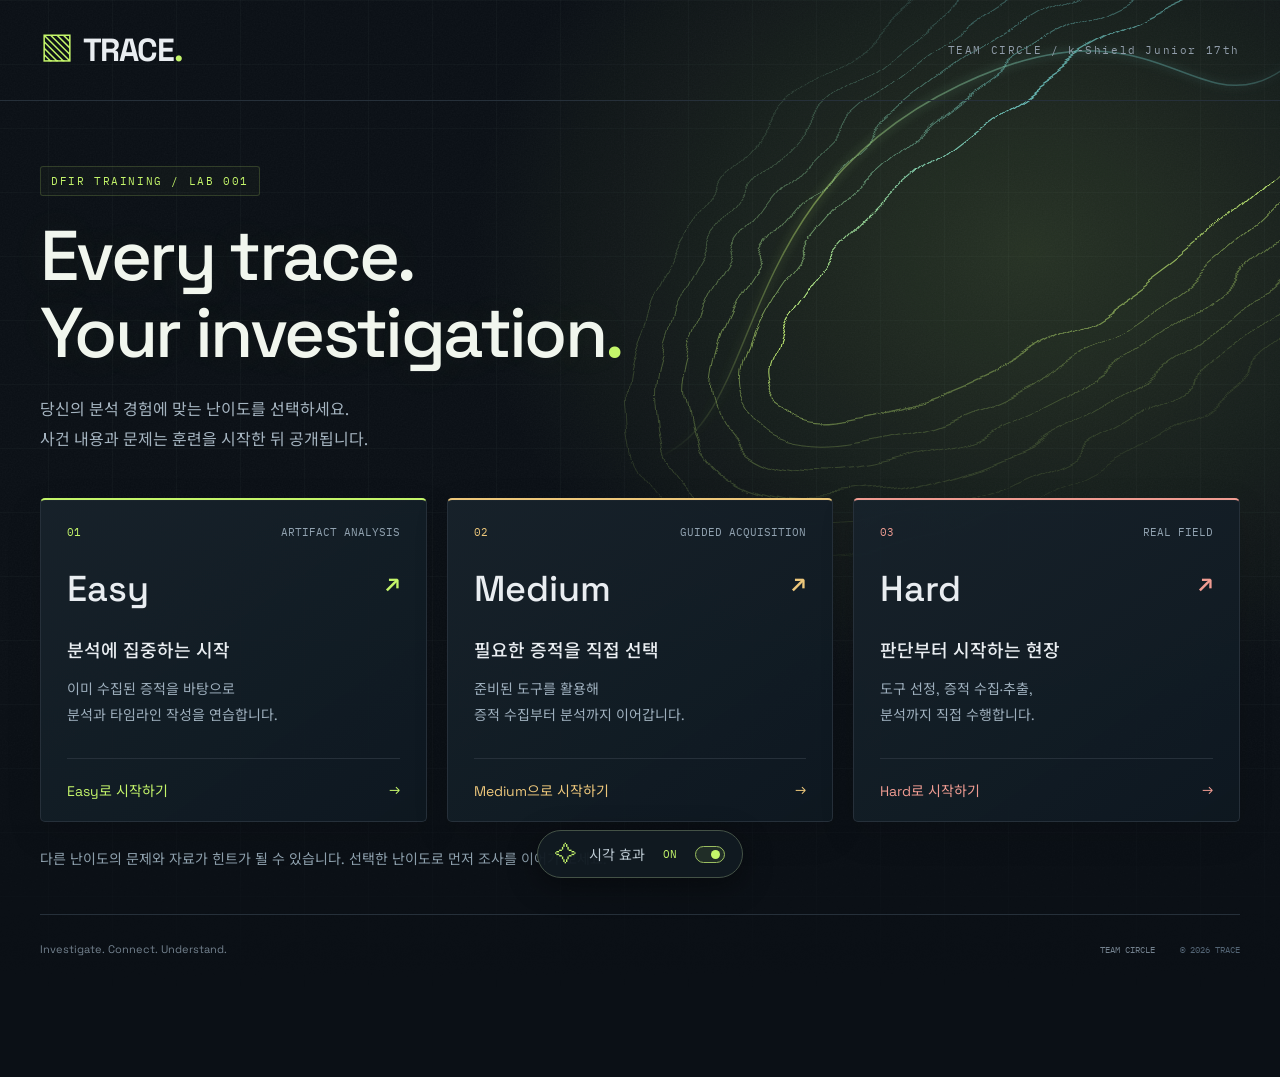
==== index.html @ de7ff804 "Web Page Added" ====
<!DOCTYPE html>
<html lang="ko">
<head>
<meta charset="UTF-8"><meta name="viewport" content="width=device-width, initial-scale=1.0">
<title>TRACE / 훈련 난이도 선택</title>
<meta name="description" content="Team Circle DFIR 훈련. 분석 경험에 맞는 난이도를 선택하세요.">
<link rel="stylesheet" href="styles.css">
<link rel="stylesheet" href="entry-effects.css">
</head>
<body class="entry-page">
<div class="trace-atmosphere" aria-hidden="true">
<svg class="trace-field" viewBox="0 0 1440 1000" preserveAspectRatio="xMidYMid slice" focusable="false">
<defs>
  <filter id="trace-grain" x="0" y="0" width="100%" height="100%"><feTurbulence type="fractalNoise" baseFrequency=".68" numOctaves="3" stitchTiles="stitch"/><feColorMatrix type="saturate" values="0"/></filter>
  <filter id="trace-distort" x="-25%" y="-25%" width="150%" height="150%" color-interpolation-filters="sRGB"><feTurbulence type="fractalNoise" baseFrequency=".008 .016" numOctaves="2" seed="12" result="noise"/><feDisplacementMap in="SourceGraphic" in2="noise" scale="38" xChannelSelector="R" yChannelSelector="G"/></filter>
  <filter id="trace-bloom" x="-50%" y="-50%" width="200%" height="200%"><feGaussianBlur stdDeviation="5" result="blur"/><feMerge><feMergeNode in="blur"/><feMergeNode in="SourceGraphic"/></feMerge></filter>
  <radialGradient id="trace-halo"><stop stop-color="#8aad58" stop-opacity=".22"/><stop offset="1" stop-color="#8aad58" stop-opacity="0"/></radialGradient>
  <linearGradient id="trace-spectrum" x1="0" y1="1" x2="1" y2="0"><stop stop-color="#bde870" stop-opacity="0"/><stop offset=".4" stop-color="#bde870"/><stop offset=".76" stop-color="#67b9b5"/><stop offset="1" stop-color="#67b9b5" stop-opacity="0"/></linearGradient>
  <pattern id="trace-grid" width="64" height="64" patternUnits="userSpaceOnUse"><path d="M64 0H0V64" fill="none" stroke="#9bb3be" stroke-opacity=".06"/></pattern>
</defs>
<rect width="1440" height="1000" fill="url(#trace-grid)"/>
<ellipse cx="1110" cy="250" rx="560" ry="460" fill="url(#trace-halo)"/>
<g class="trace-contours" filter="url(#trace-distort)" fill="none" stroke="url(#trace-spectrum)">
  <ellipse cx="1150" cy="195" rx="360" ry="115" transform="rotate(-35 1150 195)" stroke-width="1.2"/>
  <ellipse cx="1150" cy="195" rx="390" ry="142" transform="rotate(-35 1150 195)" stroke-opacity=".6"/>
  <ellipse cx="1150" cy="195" rx="420" ry="169" transform="rotate(-35 1150 195)" stroke-opacity=".5"/>
  <ellipse cx="1150" cy="195" rx="450" ry="196" transform="rotate(-35 1150 195)" stroke-opacity=".4"/>
  <ellipse cx="1150" cy="195" rx="480" ry="223" transform="rotate(-35 1150 195)" stroke-opacity=".3"/>
  <ellipse cx="1150" cy="195" rx="510" ry="250" transform="rotate(-35 1150 195)" stroke-opacity=".2"/>
</g>
<path d="M730 460C850 425 800 200 1040 85S1280 200 1430 0" fill="none" stroke="url(#trace-spectrum)" stroke-width="1.5" filter="url(#trace-bloom)" opacity=".5"/>
<rect width="1440" height="1000" filter="url(#trace-grain)" opacity=".035"/>
</svg>
</div>
<header class="entry-header"><a class="brand" href="index.html" aria-label="TRACE 홈"><span class="brandmark">▧</span> TRACE<span class="brand-dot">.</span></a><span class="eyebrow">TEAM CIRCLE / k-Shield Junior 17th</span></header>
<main class="entry-main">
<div class="entry-intro"><span class="eyebrow lime">DFIR TRAINING / LAB 001</span><h1>Every trace.<br>Your investigation<span>.</span></h1><p>당신의 분석 경험에 맞는 난이도를 선택하세요.<br>사건 내용과 문제는 훈련을 시작한 뒤 공개됩니다.</p></div>
<div class="entry-levels" aria-label="훈련 난이도 선택">
<a class="entry-card" href="lab.html?level=easy"><div class="entry-card-top"><span>01</span><span>ARTIFACT ANALYSIS</span></div><h2>Easy<span>↗</span></h2><h3>분석에 집중하는 시작</h3><p>이미 수집된 증적을 바탕으로<br>분석과 타임라인 작성을 연습합니다.</p><div class="entry-card-footer">Easy로 시작하기 <span>→</span></div></a>
<a class="entry-card" href="lab.html?level=medium"><div class="entry-card-top"><span>02</span><span>GUIDED ACQUISITION</span></div><h2>Medium<span>↗</span></h2><h3>필요한 증적을 직접 선택</h3><p>준비된 도구를 활용해<br>증적 수집부터 분석까지 이어갑니다.</p><div class="entry-card-footer">Medium으로 시작하기 <span>→</span></div></a>
<a class="entry-card" href="lab.html?level=hard"><div class="entry-card-top"><span>03</span><span>REAL FIELD</span></div><h2>Hard<span>↗</span></h2><h3>판단부터 시작하는 현장</h3><p>도구 선정, 증적 수집·추출,<br>분석까지 직접 수행합니다.</p><div class="entry-card-footer">Hard로 시작하기 <span>→</span></div></a>
</div>
<p class="entry-notice">다른 난이도의 문제와 자료가 힌트가 될 수 있습니다. 선택한 난이도로 먼저 조사를 이어가 보세요.</p>
<footer><span>Investigate. Connect. Understand.</span><span class="mono">TEAM CIRCLE <b>© 2026 TRACE</b></span></footer>
</main>
<div class="effects-control"><button type="button" id="effects-toggle" role="switch" aria-checked="false" aria-label="시각 효과" hidden><span class="effects-icon" aria-hidden="true">✧</span><span>시각 효과</span><span class="effects-state">OFF</span><span class="effects-track" aria-hidden="true"><span></span></span></button></div>
<script src="entry-effects.js"></script>
</body>
</html>
---- styles.css ----
@import url('https://fonts.googleapis.com/css2?family=IBM+Plex+Mono:wght@400;500;600&family=Noto+Sans+KR:wght@400;500;600;700;800&family=Space+Grotesk:wght@400;500;600;700&display=swap');
:root{color-scheme:dark;--bg:#0b1016;--panel:#111820;--border:#26303a;--text:#e9edf1;--muted:#909ca9;--lime:#c4f56a;--mono:'IBM Plex Mono',monospace;--sans:'Space Grotesk','Noto Sans KR',sans-serif}*{box-sizing:border-box}html{scroll-behavior:smooth;scroll-padding-top:30px}body{margin:0;background:var(--bg);color:var(--text);font-family:var(--sans);font-size:16px}button,a,input,textarea{-webkit-tap-highlight-color:transparent}button,textarea{font:inherit}button,a{touch-action:manipulation}a{color:inherit;text-decoration:none}button{color:inherit;cursor:pointer}button:focus-visible,a:focus-visible,textarea:focus-visible{outline:2px solid var(--lime);outline-offset:5px}.sidebar{position:fixed;inset:0 auto 0 0;width:232px;background:#0e151c;border-right:1px solid var(--border);padding:32px 21px;display:flex;flex-direction:column;z-index:3}.brand{font-weight:700;font-size:32px;letter-spacing:-1.5px;display:flex;align-items:center;gap:10px}.brandmark{font-size:34px;color:var(--lime);line-height:1}.brand-dot{color:var(--lime);margin-left:-9px}.workspace{font:11px var(--mono);letter-spacing:1px;color:#8995a1;display:flex;justify-content:space-between;margin:48px 7px 20px}.workspace span{color:var(--lime)}nav{display:grid;gap:8px}.nav-link{display:flex;align-items:center;gap:11px;font-size:14px;padding:13px 11px;color:#a8b1bc;border:1px solid transparent;border-radius:5px}.nav-link>span{font-size:20px;width:21px}.nav-link i{margin-left:auto;font:12px var(--mono);opacity:.6}.nav-link.active{background:#c4f56a10;color:var(--lime);border-color:#c4f56a25}.nav-link:hover{background:#ffffff08;color:#eff6e6}.side-case{margin:42px 9px 0;padding-top:25px;border-top:1px solid var(--border)}.eyebrow{font:11px var(--mono);letter-spacing:1.6px;color:var(--muted)}.side-case p{font-size:18px;font-weight:600;line-height:1.9;margin:17px 0}.mono{font-family:var(--mono)}.side-case .mono{font-size:11px;color:#7b8897}.case-line{height:3px;background:linear-gradient(90deg,var(--lime) 24%,#2b343c 24%);margin:21px 0 13px}.side-case small{font-size:11px;color:#8c98a3}.side-bottom{margin-top:auto;display:flex;gap:11px;align-items:center;font-size:12px;color:#c3ccd4}.side-bottom small{display:block;color:#7e8b98;font-size:11px;margin-top:5px}.shield{font-size:29px;color:#a1afbb}.app{margin-left:232px}.topbar{height:77px;border-bottom:1px solid var(--border);padding:0 45px;display:flex;align-items:center;justify-content:space-between;font-size:13px}.muted{color:var(--muted)}.slash{color:#50606e;margin:0 17px}.topbar strong{font-weight:500}.top-right{display:flex;align-items:center;gap:26px}.edition{font:10px var(--mono);letter-spacing:1.8px;color:#8f9eac}.avatar{border:1px solid #3b4853;background:#1a242d;border-radius:50%;height:33px;width:33px;display:grid;place-items:center;font:11px var(--mono)}main{max-width:1460px;margin:auto;padding:43px 45px 0}.title-meta{display:flex;justify-content:space-between;align-items:center}.lime{color:var(--lime)}.case-id{font-size:12px;color:#798b9a}.title-row{display:flex;align-items:center;justify-content:space-between;gap:24px;margin-top:17px}h1{font-size:clamp(38px,4.1vw,64px);line-height:1.12;font-weight:500;letter-spacing:-2.6px;margin:0}h1 span{color:var(--lime)}.subtitle{margin:17px 0 0;font-size:15px;color:#9eabb8;line-height:1.8}.primary{display:flex;align-items:center;justify-content:center;gap:34px;padding:15px 21px;border-radius:4px;background:var(--lime);color:#1a2710;font-size:14px;font-weight:700;white-space:nowrap;transition:background .2s}.primary:hover{background:#d4ff90}.primary span{font-size:23px;font-weight:400}.tags{display:flex;gap:8px;flex-wrap:wrap;margin:23px 0 30px}.tag{font-size:11px;border:1px solid #303945;border-radius:4px;padding:6px 10px;color:#a9b5bf;background:#141c24}.tag.difficulty{color:#e9c782;border-color:#665136;background:#201e19}.difficulty b{margin-right:6px}.panel{border:1px solid var(--border);background:var(--panel);border-radius:6px}.briefing-grid{display:grid;grid-template-columns:1fr 1.07fr;gap:20px}.briefing{padding:25px 27px;display:flex;flex-direction:column}.section-label{display:flex;justify-content:space-between;align-items:center;gap:12px;font:11px var(--mono);letter-spacing:1.4px;color:#8d9aa7}.small-square{width:6px;height:6px;background:var(--lime)}.briefing h2{font-size:24px;line-height:1.65;letter-spacing:-.7px;font-weight:600;margin:21px 0 14px}.briefing p{font-size:14px;color:#a1adba;line-height:1.95;margin:0 0 13px;word-break:keep-all}.briefing-footer{display:flex;gap:29px;margin-top:auto;padding-top:19px;border-top:1px solid var(--border);font-size:12px;color:#b4bec7}.briefing-footer b{font-weight:400;color:#73818f;margin:0 7px}.network{padding:25px 25px 0;overflow:hidden;background-color:#111820;background-image:radial-gradient(#35425070 .7px,transparent .7px);background-size:16px 16px}.network-label{font-size:9px;letter-spacing:.8px;padding:4px 7px;border:1px solid #374450;color:#a5b5c2;background:#151e26}.map{padding:24px 0 17px;max-width:520px;margin:auto}.network-row{display:flex;justify-content:space-between;gap:18px}.node{display:flex;align-items:center;gap:10px;padding:12px;background:#151e27;border:1px solid #34414e;border-radius:4px;flex:1;min-width:0;font-size:12px}.node-icon{color:#8ca1b4;font-size:24px;width:28px;text-align:center;flex-shrink:0}.node small,.victim small{display:block;font:10px var(--mono);margin-top:6px;color:#8597a8}.map-connect{height:36px;position:relative;display:flex;align-items:center;justify-content:center}.map-connect:before{content:'';position:absolute;top:0;bottom:0;width:1px;background:#51643c}.map-connect span{position:relative;left:83px;font:8px var(--mono);letter-spacing:.7px;background:#111820;color:#718393;padding:3px}.victim{border:1px solid #879f51;background:#1c271c;box-shadow:0 0 24px #b2dc4c07;border-radius:4px;display:flex;align-items:center;gap:11px;padding:14px 15px;font-size:13px}.victim .node-icon{color:var(--lime)}.scope{margin-left:auto;font:8px var(--mono);color:var(--lime);letter-spacing:1px}.map-footer{border-top:1px solid var(--border);background:#111820;display:flex;align-items:center;gap:9px;padding:14px 0;color:#8191a0;font-size:10px}.map-footer>span:nth-child(2){margin-left:9px}.map-footer .mono{margin-left:auto}.dot{width:5px;height:5px;border-radius:50%;background:var(--lime)}.section-heading{display:flex;align-items:end;justify-content:space-between;gap:20px;margin:38px 0 20px}.section-heading h2{font-size:23px;font-weight:600;letter-spacing:-.7px;margin:8px 0 0}.section-note{font-size:12px;color:#788997}.mission-grid{display:grid;grid-template-columns:repeat(3,minmax(0,1fr));gap:14px}.mission{text-align:left;border:1px solid var(--border);border-radius:5px;background:#111820;padding:21px 22px 0;transition:border-color .2s,transform .2s,background .2s;min-width:0}.mission:hover{border-color:#88a553;background:#151f24;transform:translateY(-3px)}.mission-top{display:flex;align-items:center;gap:12px}.step{font:16px var(--mono);color:#b0becc}.pill{font:8px var(--mono);letter-spacing:.6px;color:#a1b2bf;background:#1b2630;border-radius:3px;padding:5px 7px}.arrow{font-size:18px;color:#7d8e9f;margin-left:auto}.mission:hover .arrow,.mission:hover .step{color:var(--lime)}.mission h3{font-size:18px;font-weight:600;letter-spacing:-.4px;margin:23px 0 10px}.mission p{color:#929fae;font-size:13px;line-height:1.9;margin:0 0 22px;word-break:keep-all}.mission-footer{border-top:1px solid var(--border);padding:15px 0;display:flex;justify-content:space-between;gap:8px;font:10px var(--mono);color:#81919f}.mission-footer>span:last-child{color:#c5d1db}.mission-footer small{font-size:8px;color:#718191}.evidence-layout{display:grid;grid-template-columns:1.7fr 1fr;gap:21px}.file-list{padding:0 23px}.file-row{display:flex;align-items:center;gap:15px;padding:20px 0;border-bottom:1px solid var(--border)}.file-row:last-child{border:0}.file-icon{border:1px solid #34414b;background:#1a242e;color:#a8bbcd;border-radius:4px;width:39px;height:44px;display:grid;place-items:center;font:10px var(--mono);flex-shrink:0}.file-row h3{font-size:14px;font-weight:500;margin:0 0 5px}.file-row p{font-size:11px;color:#8494a3;margin:0;line-height:1.6}.file-type{font:9px var(--mono);color:#6f8294;margin-left:auto}.download{border:1px solid #32404c;border-radius:4px;background:#18222c;color:#8898a8;padding:8px 10px;display:flex;gap:9px;align-items:center;white-space:nowrap}.download:disabled{cursor:default;opacity:.75}.download span{font-size:10px}.analyst-note{border:1px solid #3b4730;border-radius:5px;padding:25px 26px;background:linear-gradient(135deg,#1b241b,#11191c)}.analyst-note h3{font-size:20px;line-height:1.8;font-weight:500;letter-spacing:-.5px;margin:17px 0 13px}.analyst-note p{font-size:13px;color:#a0afa4;line-height:1.95;margin:0 0 19px;word-break:keep-all}.analyst-note>div{font:10px var(--mono);color:#91a66f;margin-top:12px}.analyst-note>div span{font:12px var(--sans);margin-left:13px;color:#b8c3b8}footer{display:flex;gap:17px;align-items:center;border-top:1px solid var(--border);padding:27px 0;margin-top:42px;color:#73818e;font-size:11px}.footer-brand{font-size:19px;font-weight:700;color:#b7c4ce;letter-spacing:-1px}.footer-brand span{color:var(--lime)}footer>.mono{margin-left:auto;font-size:9px}footer b{font-weight:400;margin-left:20px;color:#536474}dialog{width:min(590px,calc(100% - 32px));padding:30px;border:1px solid #45523b;border-radius:9px;background:#121b23;color:var(--text);box-shadow:0 30px 100px #000a}dialog::backdrop{background:#05090dc9;backdrop-filter:blur(7px)}.dialog-head{display:flex;align-items:center;justify-content:space-between}.close{border:0;background:transparent;font-size:30px;color:#a0adba}.dialog-head+h2{font-size:28px;margin:20px 0 15px}dialog>p{color:#a6b3c0;line-height:1.9;font-size:15px}.dialog-evidence{border:1px solid var(--border);background:#0d151d;padding:18px;margin:23px 0}.dialog-evidence p{font-size:14px;color:#beccd7;line-height:1.7;margin:10px 0 0}dialog label{display:block;font-size:14px;margin-bottom:12px}dialog label span{display:block;font-size:11px;color:#8393a2;margin-top:7px}textarea{width:100%;min-height:140px;resize:vertical;background:#0d151d;border:1px solid #3d4b58;border-radius:4px;padding:14px;color:var(--text);font-size:14px;line-height:1.8}.dialog-bottom{display:flex;align-items:center;justify-content:space-between;gap:15px;margin-top:20px}.dialog-bottom>span{font-size:11px;color:#8b9baa}.secondary{background:#26332a;border:1px solid #617646;padding:9px 22px;border-radius:4px;color:var(--lime);font-size:13px}
@media(min-width:1600px){main{padding-top:50px}.briefing h2{font-size:27px}.briefing p{font-size:16px}.mission p{font-size:14px}.map{padding-top:30px;padding-bottom:25px}.map-connect{height:43px}.node{padding:15px;font-size:14px}.node small,.victim small{font-size:11px}.victim{font-size:15px}}
@media(max-width:1200px){.sidebar{width:200px;padding-inline:15px}.app{margin-left:200px}main{padding:30px 28px 0}.topbar{padding-inline:28px}.briefing-grid{grid-template-columns:1fr 1fr}.briefing,.network{padding-inline:20px}.scope{display:none}.node{padding:10px 8px;gap:6px;font-size:11px}.node-icon{width:22px}.mission{padding:18px 16px 0}.pill{font-size:7px;padding:5px}.mission-top{gap:8px}.evidence-layout{grid-template-columns:1.6fr 1fr}.file-type{display:none}.download{margin-left:auto}.briefing-footer{gap:12px;font-size:10px}}
@media(max-width:980px){.sidebar{width:76px;padding:25px 12px}.brand{font-size:0;justify-content:center;gap:0}.brand-dot,.workspace,.nav-link i,.side-case,.side-bottom{display:none}.brandmark{font-size:34px}.sidebar nav{margin-top:35px}.nav-link{font-size:0;justify-content:center;padding:12px}.nav-link>span{font-size:24px}.app{margin-left:76px}.edition{display:none}.title-row{align-items:start}h1{font-size:43px}.primary{gap:15px;padding:12px 15px}.briefing-grid{grid-template-columns:1fr}.briefing p{font-size:15px}.briefing h2 br{display:none}.briefing-footer{margin-top:10px;font-size:12px}.network .map{max-width:600px}.node{font-size:13px;padding:12px}.scope{display:block}.network{padding-top:22px}.mission-grid{grid-template-columns:repeat(2,minmax(0,1fr))}.pill{font-size:8px}.section-note{display:none}.evidence-layout{grid-template-columns:1fr}.analyst-note{display:none}.file-type{display:block}.download{margin-left:0}footer>.mono b{display:none}}
@media(max-width:600px){.sidebar{position:relative;width:100%;height:auto;flex-direction:row;align-items:center;padding:17px 20px;border-right:0;border-bottom:1px solid var(--border)}.brand{font-size:24px;gap:7px}.brandmark{font-size:27px}.brand-dot{display:inline;margin-left:-7px}.sidebar nav{margin:0 0 0 auto;display:flex;gap:4px}.nav-link{padding:6px}.nav-link>span{font-size:22px}.nav-link:last-child{display:none}.app{margin:0}.topbar{height:58px;padding:0 20px;font-size:11px}.top-right{gap:0}.avatar{width:28px;height:28px;font-size:10px}.slash{margin:0 10px}main{padding:29px 20px 0}.eyebrow{font-size:9px;letter-spacing:1px}.case-id{font-size:10px}.title-row{display:block;margin-top:21px}h1{font-size:43px;letter-spacing:-2px}.subtitle{font-size:13px;margin-top:13px}.primary{margin-top:23px;width:100%;font-size:14px;justify-content:space-between;padding:12px 17px}.tags{margin:20px 0;gap:6px}.tag{font-size:9px;padding:5px 7px}.briefing{padding:20px}.briefing h2{font-size:22px}.briefing p{font-size:14px}.briefing-footer{gap:13px;font-size:10px}.briefing-footer b{margin:0 4px}.section-label{font-size:9px;letter-spacing:.8px}.network{padding:20px 14px 0}.network-label{font-size:8px}.node{font-size:10px;padding:10px 7px;gap:5px}.node small{font-size:8px}.network-row{gap:10px}.scope{display:none}.victim{font-size:12px;padding:13px 10px}.victim small{font-size:9px}.section-heading{margin-top:31px}.section-heading h2{font-size:21px}.mission-grid{grid-template-columns:1fr}.mission{padding:20px 21px 0}.mission h3{margin-top:20px;font-size:19px}.mission p{font-size:14px}.mission p br{display:none}.pill{font-size:9px}.step{font-size:16px}.mission-footer{font-size:10px}.file-list{padding:0 15px}.file-row{gap:10px}.file-row h3{font-size:12px}.file-row p{font-size:10px}.file-icon{width:31px;height:37px;font-size:9px}.file-type{display:none}.download{margin-left:auto;padding:8px;font-size:15px}.download span{display:none}footer{flex-wrap:wrap;gap:10px;margin-top:30px}footer>.mono{flex-basis:100%;margin:0;font-size:8px}dialog{padding:22px}}
@media(prefers-reduced-motion:reduce){html{scroll-behavior:auto}*{transition:none!important}}
/* Difficulty paths */
[hidden]{display:none!important}
.level-selector{display:grid;grid-template-columns:repeat(3,minmax(0,1fr));gap:12px;margin-top:8px}
.level-option{position:relative;text-align:left;padding:20px 22px;border:1px solid var(--border);border-radius:6px;background:#111820;transition:background .2s,border-color .2s}
.level-option:hover{border-color:#687b87;background:#18212a}
.level-option.selected{border-color:var(--lime);background:linear-gradient(120deg,#253022,#141e22)}
.level-top{display:flex;justify-content:space-between;align-items:center;margin-bottom:14px}
.level-top b{font-size:21px;font-weight:600}.level-top>span{font:12px var(--mono);color:#748796}
.level-option.selected .level-top{color:var(--lime)}
.level-option.selected .level-top>span{color:var(--lime)}
.level-option strong{display:block;font-size:14px;font-weight:500;color:#cad5de}
.level-option p{font-size:13px;line-height:1.7;color:#91a1ae;margin:8px 0 0;word-break:keep-all}
.level-summary{display:flex;gap:22px;align-items:center;border-left:2px solid var(--lime);padding:11px 17px;margin:19px 0 27px;background:#c4f56a05}
.level-summary .eyebrow{white-space:nowrap;font-size:10px}
.level-summary p{font-size:14px;color:#b8c7d0;line-height:1.8;margin:0;word-break:keep-all}
body[data-level="medium"]{--lime:#edc77b}
body[data-level="hard"]{--lime:#f09c92}
body[data-level="medium"] .level-option.selected{background:linear-gradient(120deg,#302a20,#171d24)}
body[data-level="hard"] .level-option.selected{background:linear-gradient(120deg,#322225,#171d24)}
body[data-level="hard"] .briefing-grid{grid-template-columns:1fr}
body[data-level="hard"] .briefing>p:first-of-type{font-size:19px;color:#e0c5c0;border-left:2px solid var(--lime);padding-left:18px;margin:8px 0 20px}
body[data-level="hard"] .briefing-footer{padding-top:18px;margin-top:10px}
.mission{display:flex;flex-direction:column}.mission-top,.mission-footer{width:100%}.mission-footer{margin-top:auto}
.file-copy{min-width:0}.file-copy h3{overflow-wrap:anywhere}.file-type{white-space:nowrap}
.analyst-note{align-self:start}.briefing-footer{line-height:1.8}
@media(max-width:1200px){.level-option{padding:18px 16px}.level-summary{align-items:flex-start;flex-direction:column;gap:8px}.level-option p{font-size:12px}}
@media(max-width:980px){.analyst-note{display:block}.level-option strong{font-size:13px}}
@media(max-width:600px){.level-selector{grid-template-columns:1fr;gap:9px}.level-option{padding:16px 18px;display:grid;grid-template-columns:94px 1fr;column-gap:14px;align-items:center}.level-top{grid-row:span 2;margin:0;display:block}.level-top b{font-size:20px}.level-top>span{display:none}.level-option strong{font-size:14px}.level-option p{font-size:12px;margin:4px 0 0}.level-summary{margin-bottom:22px}.level-summary p{font-size:14px}body[data-level="hard"] .briefing>p:first-of-type{font-size:16px}.file-row p{font-size:12px}.file-row h3{font-size:13px}.mission p{font-size:14px}}
#answer-feedback{min-height:24px;font-size:14px;line-height:1.8;color:#a6b3c0;margin:12px 0}
#answer-feedback[data-status="correct"]{color:#c4f56a}
#answer-feedback[data-status="incorrect"],#answer-feedback[data-status="empty"]{color:#f3a29a}
#answer-feedback[data-status="unconfigured"]{color:#e5c989}
#submit-answer{white-space:nowrap;font-size:14px}
#submit-answer:disabled{opacity:.45;cursor:not-allowed}
a.download{color:var(--lime);border-color:#62724c}
a.download:hover{background:#2a3828}
/* Spoiler-free entry and deliberate disclosures */
.lab-loading{visibility:hidden}
.scope-hint{margin-top:18px}.scope-hint summary{list-style:none;cursor:pointer;display:flex;flex-direction:column;align-items:center;justify-content:center;gap:15px;text-align:center;min-height:285px;padding:25px 14px;background:#101920;border:1px dashed #45525c;border-radius:5px;margin-bottom:20px}
.scope-hint summary::-webkit-details-marker{display:none}
.scope-hint summary:focus-visible{outline:2px solid var(--lime);outline-offset:4px}
.hint-symbol{display:grid;place-items:center;width:44px;height:44px;border:1px solid #657945;border-radius:50%;color:var(--lime);font:24px var(--mono)}
.scope-hint summary strong{font-size:18px;font-weight:500}.scope-hint summary>span:not(.hint-symbol){font-size:14px;color:#9aabba}.scope-hint summary .hint-action{color:var(--lime)!important;margin-top:8px}
.scope-hint[open] summary{min-height:0;flex-direction:row;flex-wrap:wrap;padding:12px;margin-bottom:0;gap:10px}.scope-hint[open] summary strong{font-size:14px}.scope-hint[open] summary .hint-symbol,.scope-hint[open] summary .hint-action{display:none}.scope-hint[open] summary>span{font-size:12px!important}.scope-hint[open] summary strong::after{content:' · 다시 눌러 닫기';color:#94a4b1}
body[data-level="hard"] .briefing-grid{grid-template-columns:1fr}
.confirm-actions{display:flex;justify-content:flex-end;gap:12px;margin-top:26px;flex-wrap:wrap}.confirm-actions .primary{border:0;margin:0;width:auto;font-size:14px}.confirm-actions .secondary{font-size:14px}
.entry-header{max-width:1320px;margin:auto;padding:30px 40px;display:flex;align-items:center;justify-content:space-between;gap:20px;border-bottom:1px solid var(--border)}
.entry-main{max-width:1320px;padding:65px 40px 0;margin:auto}.entry-intro h1{font-size:clamp(40px,5.5vw,78px);margin:22px 0;line-height:1.1}.entry-intro>p{color:#a5b4c0;line-height:1.9;font-size:16px}.entry-levels{display:grid;grid-template-columns:repeat(3,minmax(0,1fr));gap:20px;margin-top:42px}.entry-card{--accent:#c4f56a;border:1px solid var(--border);border-top:2px solid var(--accent);border-radius:5px;padding:25px 26px 0;background:#111a22;transition:transform .2s,border-color .2s}.entry-card:nth-child(2){--accent:#edc77b}.entry-card:nth-child(3){--accent:#f09c92}.entry-card:hover{transform:translateY(-5px);border-color:var(--accent)}.entry-card-top{display:flex;justify-content:space-between;gap:12px;font:11px var(--mono);color:#91a2b0}.entry-card-top>span:first-child{color:var(--accent)}.entry-card h2{font-size:36px;font-weight:500;margin:27px 0 24px;display:flex;justify-content:space-between}.entry-card h2 span{font-size:25px;color:var(--accent)}.entry-card h3{font-size:18px;font-weight:500;margin:0 0 13px}.entry-card p{font-size:14px;line-height:1.9;color:#9eafbd;margin-bottom:29px;word-break:keep-all}.entry-card-footer{display:flex;justify-content:space-between;padding:21px 0;border-top:1px solid var(--border);font-size:14px;color:var(--accent)}.entry-notice{font-size:14px;color:#8ea0ad;line-height:1.9;margin:24px 0 0}
@media(max-width:980px){body[data-level="hard"] .briefing-grid{grid-template-columns:1fr}.entry-header,.entry-main{padding-inline:28px}.entry-levels{gap:12px}.entry-card{padding:20px 18px 0}.entry-card-top{font-size:9px}.entry-card h2{font-size:30px}.entry-card h3{font-size:16px}}
@media(max-width:650px){.entry-header{padding:22px 20px;align-items:flex-start}.entry-header .eyebrow{font-size:9px;line-height:1.8;max-width:145px;text-align:right}.entry-main{padding:40px 20px 0}.entry-intro h1{font-size:43px}.entry-intro>p{font-size:14px}.entry-levels{grid-template-columns:1fr;margin-top:30px;gap:18px}.entry-card{padding:22px 23px 0}.entry-card-top{font-size:11px}.entry-card h2{margin:20px 0}.entry-card p br{display:none}.scope-hint summary{min-height:240px}.confirm-actions{flex-direction:column-reverse}.confirm-actions button{width:100%!important;justify-content:center}}
---- entry-effects.css ----
/* Decorative SVG filters are restricted to the entry page, never the text. */
.entry-page{position:relative;isolation:isolate;min-height:100vh}
.trace-atmosphere{display:none;position:absolute;inset:0 0 auto;height:1000px;max-height:100%;overflow:hidden;pointer-events:none;z-index:-1;mask-image:linear-gradient(#000 65%,transparent)}
.effects-enabled .trace-atmosphere{display:block}
.trace-field{width:100%;height:100%;display:block}
.effects-enabled .trace-contours{transform-origin:1150px 195px;animation:trace-drift 24s ease-in-out infinite alternate}
@keyframes trace-drift{from{transform:translate(0,0) rotate(-2deg)}to{transform:translate(-15px,22px) rotate(3deg)}}
.entry-page .entry-main{padding-bottom:94px}
.effects-enabled .entry-intro h1{color:#f1f6ee;text-shadow:0 0 42px #b5da6215}
.effects-enabled .entry-intro .eyebrow{border:1px solid #b9e36b30;background:#b9e36b08;border-radius:3px;padding:7px 10px;display:inline-block}
.effects-enabled .entry-card{background:linear-gradient(145deg,#17222bf2,#0e1820fa);box-shadow:0 12px 35px #0002,inset 0 1px #ffffff06}
.effects-enabled .entry-card:hover{box-shadow:0 18px 42px #0005,0 0 24px color-mix(in srgb,var(--accent) 9%,transparent)}
.effects-control{position:fixed;bottom:calc(22px + env(safe-area-inset-bottom));left:50%;transform:translateX(-50%);z-index:10}
#effects-toggle{display:flex;align-items:center;gap:12px;padding:12px 17px;border:1px solid #445246;border-radius:99px;background:#111b22f5;box-shadow:0 8px 30px #0006;color:#becbd4;font-size:14px;white-space:nowrap;min-height:46px}
#effects-toggle:hover{border-color:#91aa69}
.effects-icon{font-size:22px;line-height:1;color:#8e9caa}
.effects-state{font:11px var(--mono);width:26px;color:#8292a1}
.effects-track{width:30px;height:17px;border:1px solid #5a6872;border-radius:20px;display:flex;align-items:center;padding:2px}
.effects-track>span{height:9px;width:9px;background:#8e9caa;border-radius:50%;transition:transform .2s}
#effects-toggle[aria-checked="true"] .effects-state,#effects-toggle[aria-checked="true"] .effects-icon{color:var(--lime)}
#effects-toggle[aria-checked="true"] .effects-track{border-color:#9abd60;background:#c4f56a18}
#effects-toggle[aria-checked="true"] .effects-track>span{background:var(--lime);transform:translateX(13px)}
@media(max-width:650px){.trace-atmosphere{height:720px;opacity:.6}.entry-page .entry-main{padding-bottom:96px}.effects-control{bottom:calc(15px + env(safe-area-inset-bottom))}}
@media(prefers-reduced-motion:reduce){.effects-enabled .trace-contours{animation:none}.effects-track>span{transition:none}}
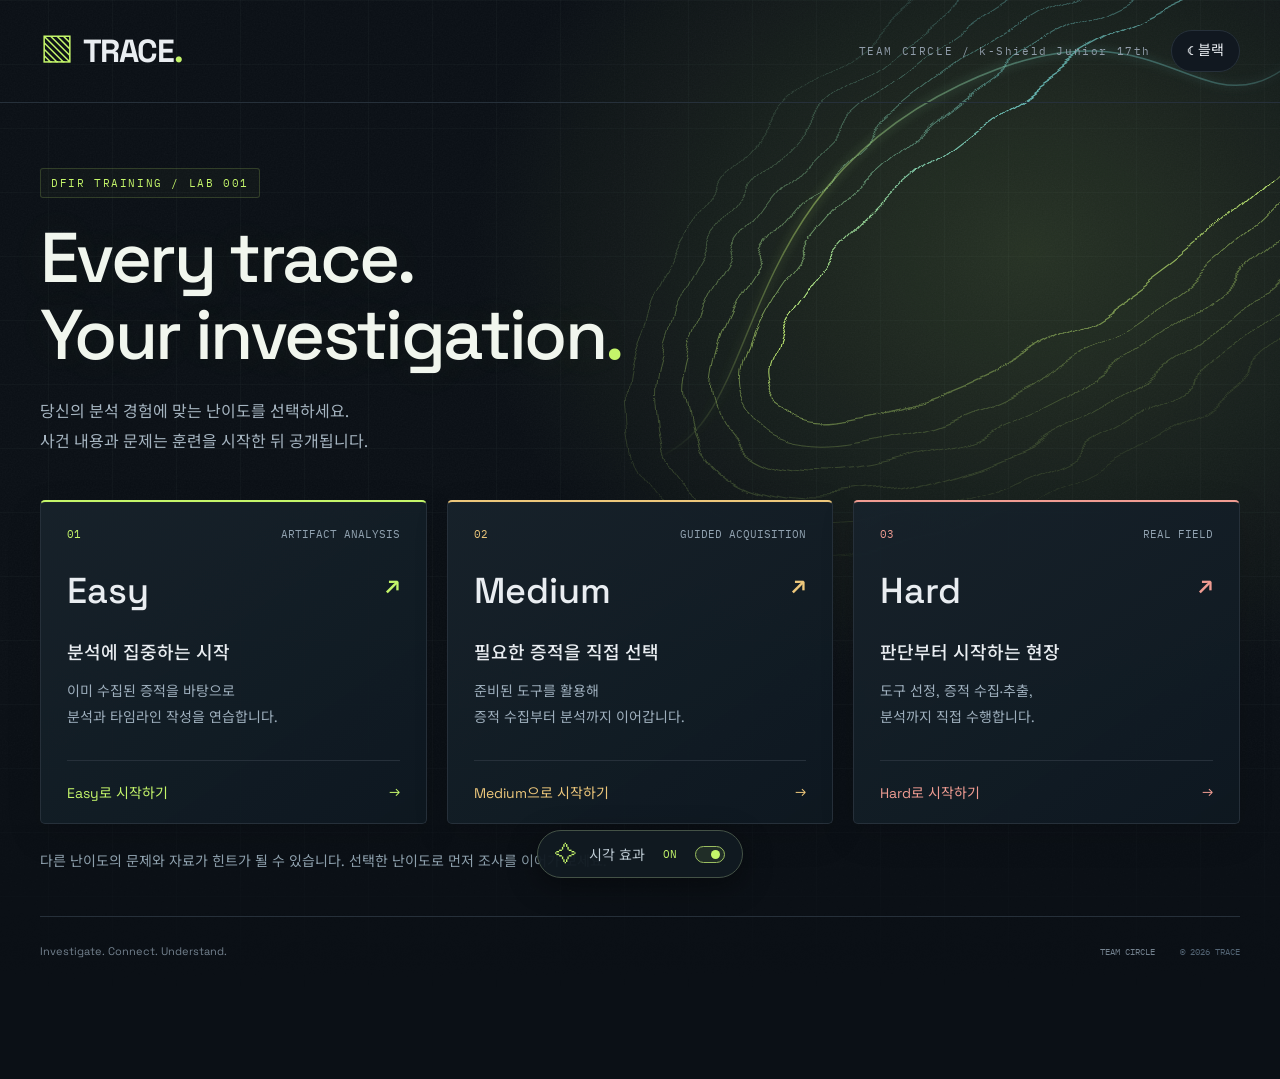
==== commit ea9ab498: "white mod update" ====
--- a/index.html
+++ b/index.html
@@ -6,6 +6,8 @@
 <meta name="description" content="Team Circle DFIR 훈련. 분석 경험에 맞는 난이도를 선택하세요.">
 <link rel="stylesheet" href="styles.css">
 <link rel="stylesheet" href="entry-effects.css">
+<link rel="stylesheet" href="theme.css">
+<script src="theme.js"></script>
 </head>
 <body class="entry-page">
 <div class="trace-atmosphere" aria-hidden="true">
--- a/theme.css
+++ b/theme.css
@@ -0,0 +1,60 @@
+.theme-toggle{border:1px solid var(--border);border-radius:30px;background:var(--panel);color:var(--text);padding:10px 15px;min-height:42px;font-size:14px;white-space:nowrap;flex-shrink:0;line-height:1.4}
+.theme-toggle:hover{border-color:var(--lime)}
+.entry-header>.eyebrow{margin-left:auto}
+html[data-theme="light"]{color-scheme:light;--bg:#f4f7fa;--panel:#fff;--border:#cbd5de;--text:#192a38;--muted:#536575;--lime:#416d1b}
+html[data-theme="light"] body{--lime:#416d1b}
+html[data-theme="light"] body[data-level="medium"]{--lime:#855707}
+html[data-theme="light"] body[data-level="hard"]{--lime:#a33c33}
+html[data-theme="light"] :is(.sidebar,.topbar){background:#fff}
+html[data-theme="light"] :is(.mission,.node,.file-icon,.avatar,.pill,.tag,.network-label,.download,.scope-hint summary,.dialog-evidence,textarea){background:#f0f4f7;color:var(--text);border-color:var(--border)}
+html[data-theme="light"] :is(.briefing,.file-list,.level-option,dialog){background:#fff;border-color:var(--border)}
+html[data-theme="light"] .network{background-color:#f8fafc;background-image:radial-gradient(#8093a34d .7px,transparent .7px)}
+html[data-theme="light"] :is(.map-connect span,.map-footer){background:#f8fafc;color:#526878}
+html[data-theme="light"] .map-connect:before{background:#748561}
+html[data-theme="light"] .victim{background:#e9f2df;border-color:#8da573;color:#2d461f;box-shadow:none}
+html[data-theme="light"] .node-icon{color:#48687c}
+html[data-theme="light"] :is(.subtitle,.briefing p,.briefing-footer,.node small,.victim small,.section-note,.mission p,.mission-footer,.mission-footer small,.file-row p,.file-type,.side-case small,.side-case .mono,.side-bottom small,.workspace,.step,.arrow,.nav-link,.section-label,.level-option p,.level-option strong,.case-id,.entry-intro>p,.entry-card p,.entry-notice,.entry-card-top,footer,.footer-brand,footer b,.analyst-note p,.analyst-note>div span,dialog>p,.dialog-evidence p,dialog label span,.dialog-bottom>span,.close,#answer-feedback){color:#526575}
+html[data-theme="light"] :is(.side-bottom,.mission-footer>span:last-child){color:#314c60}
+html[data-theme="light"] .nav-link.active{color:var(--lime);background:#edf4e7;border-color:#b7cba4}
+html[data-theme="light"] .nav-link:hover{background:#edf2f6;color:#1f3545}
+html[data-theme="light"] .mission:hover{background:#fff;border-color:var(--lime)}
+html[data-theme="light"] .tag.difficulty{background:#edf3e7;border-color:#b8cbaa;color:#3b6024}
+html[data-theme="light"] body[data-level="medium"] .tag.difficulty{background:#faf0da;border-color:#dfc692;color:#855707}
+html[data-theme="light"] body[data-level="hard"] .tag.difficulty{background:#fbece9;border-color:#dcb4ad;color:#a33c33}
+html[data-theme="light"] .level-option.selected{background:linear-gradient(120deg,#eaf4df,#fff);border-color:var(--lime)}
+html[data-theme="light"] body[data-level="medium"] .level-option.selected{background:linear-gradient(120deg,#fbefd8,#fff)}
+html[data-theme="light"] body[data-level="hard"] .level-option.selected{background:linear-gradient(120deg,#fae9e4,#fff)}
+html[data-theme="light"] .level-option:hover{border-color:var(--lime)}
+html[data-theme="light"] .level-summary{background:#eaf0f4}
+html[data-theme="light"] .level-summary p{color:#3d5364}
+html[data-theme="light"] .analyst-note{background:linear-gradient(135deg,#edf4e7,#fff);border-color:#bacab1}
+html[data-theme="light"] .analyst-note>div{color:#476c32}
+html[data-theme="light"] .primary{background:var(--lime);color:#fff}
+html[data-theme="light"] .primary:hover{filter:brightness(1.1)}
+html[data-theme="light"] .secondary{background:#edf3e7;border-color:#98ae80;color:#345b1d}
+html[data-theme="light"] a.download{color:var(--lime);border-color:#9dac91}
+html[data-theme="light"] a.download:hover{background:#e5eedb}
+html[data-theme="light"] .download:disabled{opacity:1;color:#617180}
+html[data-theme="light"] .scope-hint summary>span:not(.hint-symbol){color:#536575}
+html[data-theme="light"] .hint-symbol{border-color:#a7ba94}
+html[data-theme="light"] body[data-level="hard"] .briefing>p:first-of-type{color:#733d37}
+html[data-theme="light"] dialog{box-shadow:0 25px 90px #182b4140}
+html[data-theme="light"] dialog::backdrop{background:#182c4266}
+html[data-theme="light"] textarea::placeholder{color:#697b89}
+html[data-theme="light"] #answer-feedback[data-status="correct"]{color:#35641e}
+html[data-theme="light"] #answer-feedback:is([data-status="incorrect"],[data-status="empty"]){color:#ab302a}
+html[data-theme="light"] #answer-feedback[data-status="unconfigured"]{color:#83550c}
+html[data-theme="light"] .entry-card{--accent:#416d1b;background:#fff;border-color:#cbd5de;border-top-color:var(--accent)}
+html[data-theme="light"] .entry-card:nth-child(2){--accent:#855707}
+html[data-theme="light"] .entry-card:nth-child(3){--accent:#a33c33}
+html[data-theme="light"] .effects-enabled .entry-card{background:linear-gradient(145deg,#fffffffa,#eef3f8f5);box-shadow:0 12px 35px #19354a09,inset 0 1px #fff}
+html[data-theme="light"] .effects-enabled .entry-card:hover{border-color:var(--accent);box-shadow:0 15px 35px #19354a18}
+html[data-theme="light"] .effects-enabled .entry-intro h1{color:var(--text);text-shadow:none}
+html[data-theme="light"] .effects-enabled .entry-intro .eyebrow{background:#e7f0de;border-color:#bccfad}
+html[data-theme="light"] .trace-atmosphere{opacity:.6}
+html[data-theme="light"] #effects-toggle{background:#fffffff5;color:#435868;border-color:#b6c5cd;box-shadow:0 8px 30px #19354a18}
+html[data-theme="light"] :is(.effects-icon,.effects-state){color:#536575}
+html[data-theme="light"] .effects-track{border-color:#7d8e9b}
+html[data-theme="light"] .effects-track>span{background:#657886}
+html[data-theme="light"] #effects-toggle[aria-checked="true"] .effects-track{border-color:#6d8e50;background:#e4edda}
+@media(max-width:650px){.entry-header{flex-wrap:wrap;gap:12px}.entry-header>.eyebrow{max-width:none;order:3;flex-basis:100%;text-align:left;margin:0}.entry-header>.theme-toggle{margin-left:auto}.top-right{gap:8px}.top-right .avatar{display:none}.theme-toggle{padding:8px 11px;font-size:13px;min-height:40px}.topbar{gap:10px;height:auto;min-height:58px;flex-wrap:wrap;padding-block:10px}}
